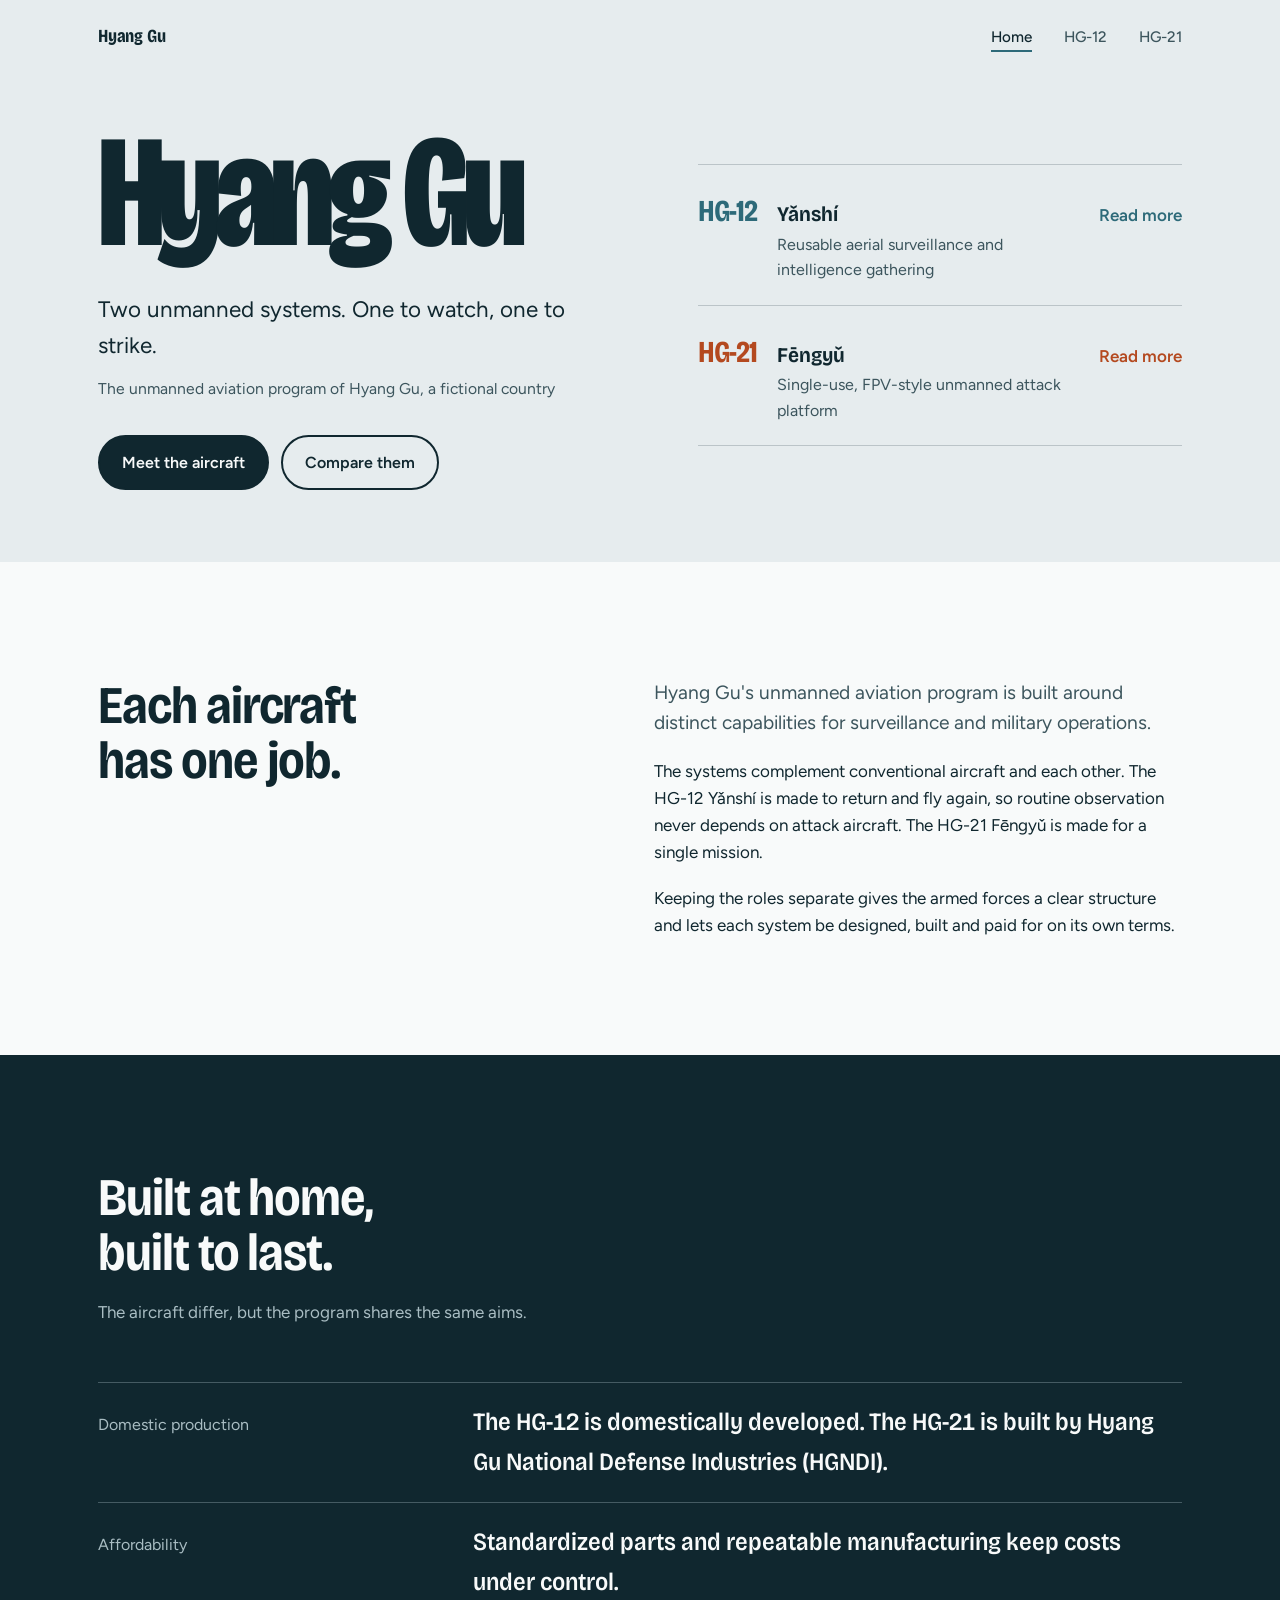
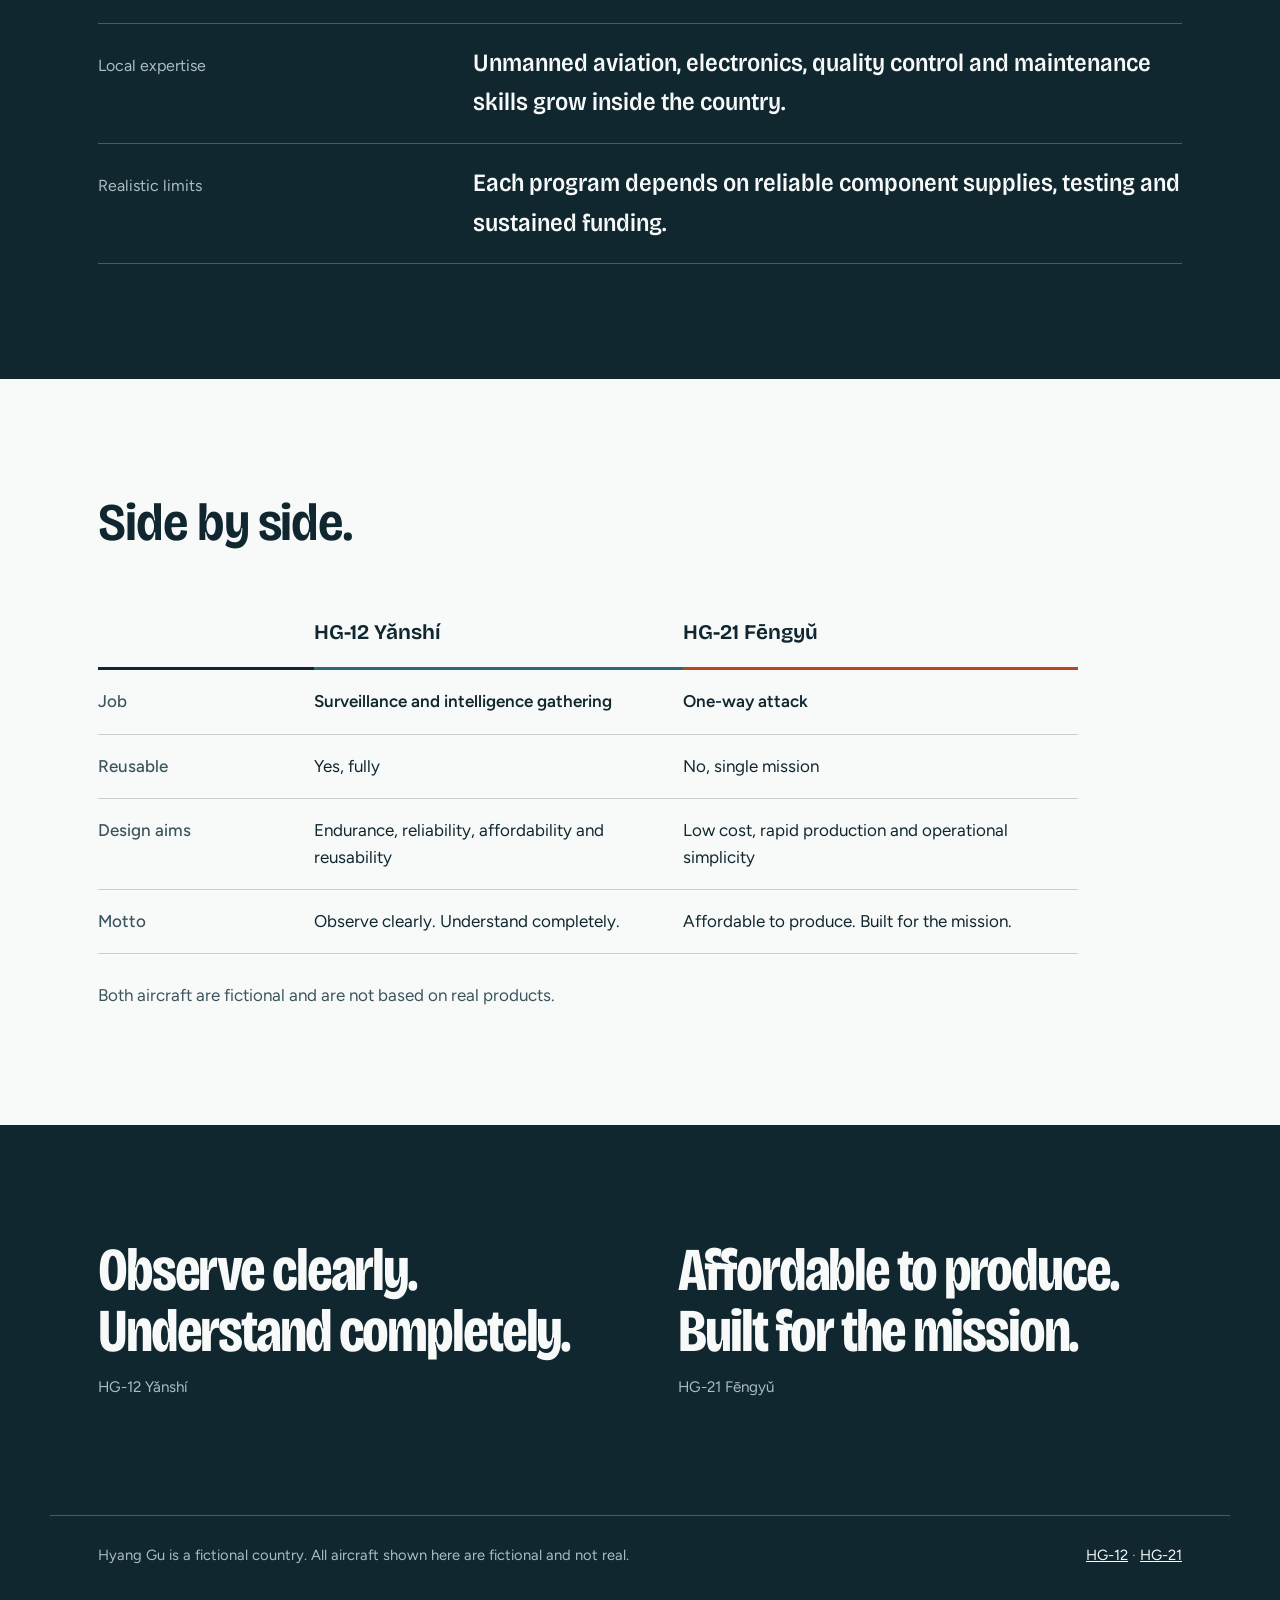
==== index.html @ 38e5fff5 "Add files via upload" ====
<!doctype html>
<html lang="en">
<head>
<meta charset="utf-8">
<meta name="viewport" content="width=device-width, initial-scale=1">
<title>Hyang Gu Unmanned Aviation</title>
<meta name="description" content="The fictional unmanned aviation program of Hyang Gu: the HG-12 Yǎnshí and HG-21 Fēngyǔ.">
<link rel="preconnect" href="https://fonts.googleapis.com">
<link rel="preconnect" href="https://fonts.gstatic.com" crossorigin>
<link href="https://fonts.googleapis.com/css2?family=Bricolage+Grotesque:opsz,wdth,wght@12..96,75..100,200..800&family=Figtree:wght@400;500;600&family=Noto+Sans+SC:wght@400;500;700&display=swap" rel="stylesheet">
<link rel="stylesheet" href="assets/style.css">
</head>
<body class="p-home">
<a class="skip" href="#main">Skip to content</a>

<header class="nav">
  <div class="wrap">
    <a class="mark" href="index.html">Hyang Gu</a>
    <nav aria-label="Main">
      <ul>
        <li><a href="index.html" aria-current="page">Home</a></li>
        <li><a href="hg-12.html">HG-12</a></li>
        <li><a href="hg-21.html">HG-21</a></li>
      </ul>
    </nav>
  </div>
</header>

<main id="main">

<section class="hero" aria-labelledby="title">
  <div class="wrap">
    <div>
      <h1 id="title">Hyang Gu</h1>
      <p class="lede">Two unmanned systems. One to watch, one to strike.</p>
      <p class="designation">The unmanned aviation program of Hyang Gu, a fictional country</p>
      <div class="actions">
        <a class="btn solid" href="#fleet">Meet the aircraft</a>
        <a class="btn line" href="#compare">Compare them</a>
      </div>
    </div>
    <ul class="fleet" id="fleet" aria-label="The aircraft">
      <li>
        <a href="hg-12.html">
          <span class="tag">HG-12</span>
          <span><strong>Yǎnshí</strong><span class="role">Reusable aerial surveillance and intelligence gathering</span></span>
          <span class="go">Read more</span>
        </a>
      </li>
      <li>
        <a href="hg-21.html">
          <span class="tag">HG-21</span>
          <span><strong>Fēngyǔ</strong><span class="role">Single-use, FPV-style unmanned attack platform</span></span>
          <span class="go">Read more</span>
        </a>
      </li>
    </ul>
  </div>
</section>

<section class="overview" id="overview">
  <div class="wrap">
    <h2>Each aircraft has one job.</h2>
    <div class="text">
      <p class="lede">Hyang Gu's unmanned aviation program is built around distinct capabilities for surveillance and military operations.</p>
      <p>The systems complement conventional aircraft and each other. The HG-12 Yǎnshí is made to return and fly again, so routine observation never depends on attack aircraft. The HG-21 Fēngyǔ is made for a single mission.</p>
      <p>Keeping the roles separate gives the armed forces a clear structure and lets each system be designed, built and paid for on its own terms.</p>
    </div>
  </div>
</section>

<section class="specs" id="shared">
  <div class="wrap">
    <h2>Built at home, built to last.</h2>
    <p class="intro">The aircraft differ, but the program shares the same aims.</p>
    <dl class="spec-list">
      <div><dt>Domestic production</dt><dd>The HG-12 is domestically developed. The HG-21 is built by Hyang Gu National Defense Industries (HGNDI).</dd></div>
      <div><dt>Affordability</dt><dd>Standardized parts and repeatable manufacturing keep costs under control.</dd></div>
      <div><dt>Local expertise</dt><dd>Unmanned aviation, electronics, quality control and maintenance skills grow inside the country.</dd></div>
      <div><dt>Realistic limits</dt><dd>Each program depends on reliable component supplies, testing and sustained funding.</dd></div>
    </dl>
  </div>
</section>

<section class="compare" id="compare">
  <div class="wrap">
    <h2>Side by side.</h2>
    <div class="table-scroll">
      <table>
        <thead>
          <tr>
            <th scope="col"></th>
            <th scope="col" class="th12">HG-12 Yǎnshí</th>
            <th scope="col" class="th21">HG-21 Fēngyǔ</th>
          </tr>
        </thead>
        <tbody>
          <tr><th scope="row">Job</th><td class="us">Surveillance and intelligence gathering</td><td class="us">One-way attack</td></tr>
          <tr><th scope="row">Reusable</th><td>Yes, fully</td><td>No, single mission</td></tr>
          <tr><th scope="row">Design aims</th><td>Endurance, reliability, affordability and reusability</td><td>Low cost, rapid production and operational simplicity</td></tr>
          <tr><th scope="row">Motto</th><td>Observe clearly. Understand completely.</td><td>Affordable to produce. Built for the mission.</td></tr>
        </tbody>
      </table>
    </div>
    <p class="after">Both aircraft are fictional and are not based on real products.</p>
  </div>
</section>

<section class="mottos" aria-label="Mottos">
  <div class="wrap">
    <div>
      <q>Observe clearly. Understand completely.</q>
      <small>HG-12 Yǎnshí</small>
    </div>
    <div>
      <q>Affordable to produce. Built for the mission.</q>
      <small>HG-21 Fēngyǔ</small>
    </div>
  </div>
</section>

</main>

<footer>
  <div class="wrap">
    <p>Hyang Gu is a fictional country. All aircraft shown here are fictional and not real.</p>
    <p><a href="hg-12.html">HG-12</a> · <a href="hg-21.html">HG-21</a></p>
  </div>
</footer>

<script src="assets/site.js" defer></script>
</body>
</html>
---- assets/style.css ----
/* Hyang Gu unmanned aviation site: shared styles.
   Layout: split hero per page, dark facts band, open sections, one accent colour per aircraft. */
:root{
  --paper:#F8FAFA;
  --haze:#E6ECEE;
  --haze-deep:#D2DEE1;
  --ink:#10272F;
  --ink-soft:#3C555D;
  --lake:#2D6A79;      /* HG-12 */
  --ember:#B4491F;     /* HG-21 */
  --amber:#E8A13A;
  --line:rgba(16,39,47,.2);
  --contour:#9DB5BC;
  --band:#10272F;
  --on-band:#F8FAFA;
  --band-soft:#A9BDC3;
  --band-line:rgba(169,189,195,.35);
  --accent:var(--lake);
  --display:"Bricolage Grotesque","Noto Sans SC",system-ui,sans-serif;
  --body:"Figtree","Noto Sans SC",system-ui,sans-serif;
  color-scheme:light;
}
@media (prefers-color-scheme:dark){
  :root{
    --paper:#0C1A1F;--haze:#132A31;--haze-deep:#1B363E;--ink:#E6ECEE;--ink-soft:#A9BDC3;
    --lake:#6FB3C4;--ember:#E8895A;
    --line:rgba(230,236,238,.22);--contour:#35545D;
    --band:#050E11;--on-band:#F1F6F7;--band-soft:#8FA6AD;--band-line:rgba(143,166,173,.35);
    color-scheme:dark;
  }
}
body.p-12{--accent:var(--lake)}
body.p-21{--accent:var(--ember)}

*{box-sizing:border-box;margin:0}
html{scroll-behavior:smooth}
body{font-family:var(--body);font-size:1.0625rem;line-height:1.6;color:var(--ink);background:var(--paper);-webkit-font-smoothing:antialiased}
a{color:inherit}
:focus-visible{outline:3px solid var(--amber);outline-offset:3px;border-radius:4px}
.wrap{max-width:1180px;margin-inline:auto;padding-inline:20px}
@media (min-width:700px){.wrap{padding-inline:32px}}
@media (min-width:1000px){.wrap{padding-inline:48px}}
section{padding-block:clamp(64px,9vw,120px)}
h1,h2,h3{font-family:var(--display);letter-spacing:-.02em;line-height:1.05;text-wrap:balance}
h2{font-size:clamp(2rem,4.4vw,3.3rem);font-weight:650;font-stretch:88%;max-width:18ch}
h3{font-size:1.25rem;font-weight:650}
p{max-width:62ch}
.lede{font-size:1.2rem;color:var(--ink-soft)}
.skip{position:absolute;left:-999px;top:8px;background:var(--ink);color:var(--paper);padding:8px 14px;border-radius:6px;z-index:20}
.skip:focus{left:8px}

/* nav */
.nav{position:absolute;top:0;left:0;right:0;z-index:5}
.nav .wrap{display:flex;justify-content:space-between;align-items:center;padding-block:22px;gap:20px;flex-wrap:wrap}
.mark{font-family:var(--display);font-weight:700;font-stretch:80%;font-size:1.15rem;text-decoration:none;letter-spacing:-.01em}
.nav ul{display:flex;gap:clamp(14px,3vw,32px);list-style:none;padding:0;font-size:.95rem;font-weight:500}
.nav ul a{text-decoration:none;color:var(--ink-soft);padding-block:4px;border-bottom:2px solid transparent}
.nav ul a:hover{color:var(--ink)}
.nav ul a[aria-current="page"]{color:var(--ink);border-bottom-color:var(--accent)}

/* hero */
.hero{background:var(--haze);padding-block:0;position:relative;overflow:hidden}
.hero .wrap{display:grid;grid-template-columns:1.05fr .95fr;gap:clamp(24px,5vw,72px);align-items:center;padding-top:120px;padding-bottom:72px}
.hero .wrap>*{min-width:0}
.hero h1{font-size:clamp(3.6rem,13vw,10rem);font-weight:760;font-stretch:75%;letter-spacing:-.045em;line-height:.9}
.hero .cn{display:block;font-family:"Noto Sans SC",var(--display);font-weight:500;font-size:clamp(1.6rem,3.6vw,2.6rem);letter-spacing:.3em;color:var(--accent);margin-top:14px}
.hero .lede{margin-top:28px;max-width:34ch;font-size:clamp(1.15rem,2vw,1.4rem);color:var(--ink)}
.hero .designation{margin-top:12px;color:var(--ink-soft);font-size:.98rem}
.actions{display:flex;flex-wrap:wrap;gap:12px;margin-top:34px}
.btn{display:inline-block;padding:13px 22px;border-radius:999px;font-weight:600;text-decoration:none;font-size:1rem;border:2px solid var(--ink);transition:background .2s,color .2s}
.btn.solid{background:var(--ink);color:var(--paper)}
.btn.solid:hover{background:var(--accent);border-color:var(--accent);color:var(--paper)}
.btn.line:hover{background:var(--ink);color:var(--paper)}
body.p-21 .btn.solid:hover{color:#fff}

.finder{background:var(--haze-deep);border-radius:6px;overflow:hidden;box-shadow:0 0 0 1px var(--line)}
.finder svg{display:block;width:100%;height:auto;max-width:100%}
.finder text{font-family:var(--body);font-size:15px;font-weight:500;fill:var(--ink)}
.finder .f-bg{fill:var(--haze-deep)}
.finder #contours{stroke:var(--contour)}
.finder .f-route{fill:none;stroke:var(--accent)}
.finder .f-plane{fill:var(--ink)}
.finder .f-accent{fill:var(--accent)}
.finder .f-amber{fill:var(--amber)}
.finder .f-brackets{fill:none;stroke:var(--ink)}
.finder .f-ring{fill:none;stroke:var(--accent)}
.finder .f-prop{fill:none;stroke:var(--accent);stroke-width:2}
.finder .f-blade{stroke:var(--ink);stroke-width:3;stroke-linecap:round}
.finder .f-arm{fill:var(--ink)}
.finder .f-body{fill:var(--ink)}
.finder .f-soft{fill:none;stroke:var(--contour)}
.spin{transform-box:fill-box;transform-origin:center;animation:spin 1.6s linear infinite}
.spin.rev{animation-direction:reverse}
@keyframes spin{to{transform:rotate(360deg)}}
.pulse{animation:pulse 3.6s ease-out infinite;transform-box:fill-box;transform-origin:center}
.pulse.d2{animation-delay:1.2s}.pulse.d3{animation-delay:2.4s}
@keyframes pulse{0%{transform:scale(.55);opacity:.9}100%{transform:scale(1);opacity:0}}

/* home fleet list */
.fleet{list-style:none;padding:0;display:grid;gap:0;border-top:1px solid var(--line)}
.fleet a{display:grid;grid-template-columns:auto 1fr auto;gap:6px 20px;align-items:baseline;padding:22px 0;border-bottom:1px solid var(--line);text-decoration:none}
.fleet .tag{font-family:var(--display);font-weight:700;font-stretch:80%;font-size:1.9rem;letter-spacing:-.02em;color:var(--c)}
.fleet strong{display:block;font-family:var(--display);font-size:1.3rem;font-weight:650;font-stretch:92%}
.fleet span.role{display:block;color:var(--ink-soft);font-size:1rem}
.fleet .go{font-weight:600;color:var(--c);white-space:nowrap}
.fleet a:hover strong{text-decoration:underline;text-decoration-thickness:2px;text-underline-offset:4px;text-decoration-color:var(--c)}
.fleet li:nth-child(1){--c:var(--lake)}
.fleet li:nth-child(2){--c:var(--ember)}

/* overview */
.overview .wrap{display:grid;grid-template-columns:1fr 1.1fr;gap:clamp(28px,6vw,96px)}
.overview .wrap>*{min-width:0}
.overview .text p+p{margin-top:1.1em}

/* facts band */
.specs{background:var(--band);color:var(--on-band)}
.specs h2{color:var(--on-band)}
.specs .intro{color:var(--band-soft);margin-top:18px}
.spec-list{margin-top:56px;border-top:1px solid var(--band-line)}
.spec-list>div{display:grid;grid-template-columns:minmax(150px,1fr) 2fr;gap:20px;align-items:baseline;padding:20px 0;border-bottom:1px solid var(--band-line)}
.spec-list dt{color:var(--band-soft);font-size:1rem}
.spec-list dd{font-family:var(--display);font-size:clamp(1.2rem,2.2vw,1.55rem);font-weight:560;font-stretch:90%;color:var(--on-band);font-variant-numeric:tabular-nums;min-width:0}
.spec-list .big dd{font-size:clamp(2rem,5vw,3.4rem);font-weight:650;font-stretch:80%;letter-spacing:-.03em}
.spec-list .big dd small{font-size:.45em;font-weight:500;color:var(--band-soft);letter-spacing:0;margin-left:.3em}
.fine{margin-top:24px;font-size:.92rem;color:var(--band-soft)}

/* sensors */
.sensors{background:var(--haze)}
.sensor-grid{display:grid;grid-template-columns:1.15fr .85fr;gap:clamp(28px,5vw,72px);margin-top:52px;align-items:start}
.sensor-grid>*{min-width:0}
.scene-box{background:var(--band);border-radius:6px;padding:10px}
.scene{display:block;width:100%;height:auto;max-width:100%;border-radius:3px}
.scene *{transition:fill .5s ease,stroke .5s ease}
.scene .g{fill:#A5B98F}.scene .rv{fill:#78A9BB}.scene .rd{fill:#8D9396}.scene .br{fill:#A9B0B3}
.scene .bd{fill:#DAD3C6;stroke:#B6AD9C;stroke-width:1.5}.scene .tr{fill:#5E8A55}.scene .vh{fill:#F4F4F4;stroke:transparent;stroke-width:3}
.scene[data-mode="thermal"] .g{fill:#1A1247}.scene[data-mode="thermal"] .rv{fill:#251B66}
.scene[data-mode="thermal"] .rd{fill:#3A2476}.scene[data-mode="thermal"] .br{fill:#4B2D86}
.scene[data-mode="thermal"] .bd{fill:#C33F78;stroke:transparent}.scene[data-mode="thermal"] .bd.hot{fill:#F2933F}
.scene[data-mode="thermal"] .tr{fill:#2B1E69}
.scene[data-mode="thermal"] .vh{fill:#FFE595;stroke:#FFB84A;stroke-opacity:.55}
.toggle{display:inline-flex;flex-wrap:wrap;margin-top:14px;background:var(--haze-deep);border-radius:999px;padding:4px}
.toggle button{font:inherit;font-weight:600;font-size:.95rem;border:0;background:transparent;color:var(--ink-soft);padding:9px 20px;border-radius:999px;cursor:pointer}
.toggle button[aria-pressed="true"]{background:var(--ink);color:var(--paper)}
.caption{margin-top:14px;min-height:5.2em;color:var(--ink-soft);font-size:1rem}
.sense-list{list-style:none;padding:0;display:grid;gap:30px}
.sense-list h3{margin-bottom:6px}
.sense-list p{color:var(--ink-soft);font-size:1rem}

/* roles accordion + chain */
.roles-grid{display:grid;grid-template-columns:.8fr 1.2fr;gap:clamp(28px,6vw,96px);align-items:start}
.roles-grid>*{min-width:0}
details{border-top:1px solid var(--line)}
details:last-of-type{border-bottom:1px solid var(--line)}
summary{list-style:none;cursor:pointer;display:flex;justify-content:space-between;gap:16px;align-items:center;padding:20px 0;font-family:var(--display);font-weight:600;font-size:1.3rem;font-stretch:92%}
summary::-webkit-details-marker{display:none}
summary::after{content:"+";font-weight:400;font-size:1.6rem;line-height:1;color:var(--accent);transition:transform .2s}
details[open] summary::after{transform:rotate(45deg)}
details p{padding:0 40px 22px 0;color:var(--ink-soft)}
.chain{margin-top:clamp(40px,6vw,72px);display:flex;gap:0;align-items:stretch}
.node{flex:1;min-width:0;padding:22px 24px;background:var(--haze);position:relative}
.node+.node{margin-left:34px}
.node+.node::before{content:"";position:absolute;left:-34px;top:50%;width:34px;height:2px;background:var(--accent)}
.node strong{display:block;font-family:var(--display);font-size:1.1rem;font-weight:650;margin-bottom:4px}
.node span{font-size:.95rem;color:var(--ink-soft)}
.chain-note{margin-top:20px;color:var(--ink-soft);font-size:1rem}
.on-haze .node{background:var(--paper)}

/* three-column points */
.production{background:var(--haze)}
.prod-cols{display:grid;grid-template-columns:repeat(3,1fr);gap:clamp(24px,4vw,56px);margin-top:52px}
.prod-cols>div{min-width:0;border-top:3px solid var(--ink);padding-top:18px}
.prod-cols p{margin-top:8px;color:var(--ink-soft);font-size:1rem}
.prod-note{margin-top:48px;max-width:62ch}

/* tables */
.table-scroll{overflow-x:auto;max-width:980px;margin-top:48px}
table{width:100%;border-collapse:collapse}
th,td{text-align:left;padding:18px 20px 18px 0;border-bottom:1px solid var(--line);vertical-align:top}
thead th{font-family:var(--display);font-size:1.3rem;font-weight:650;border-bottom:3px solid var(--ink)}
tbody th{font-weight:500;color:var(--ink-soft);width:22%}
td.us{font-weight:600}
.after{margin-top:28px;color:var(--ink-soft)}
.compare .th12{border-bottom-color:var(--lake)}
.compare .th21{border-bottom-color:var(--ember)}

/* notice */
.notice{margin-top:40px;max-width:62ch;border-left:4px solid var(--accent);padding:6px 0 6px 20px}
.notice strong{font-family:var(--display);font-size:1.2rem;font-weight:650;display:block;margin-bottom:4px}
.notice p{color:var(--ink-soft)}

/* mottos + footer */
.mottos{background:var(--band);color:var(--on-band)}
.mottos .wrap{display:grid;grid-template-columns:1fr 1fr;gap:clamp(32px,6vw,96px)}
.mottos .wrap>*{min-width:0}
.mottos q{display:block;quotes:none;font-family:var(--display);font-size:clamp(2rem,5vw,3.8rem);font-weight:700;font-stretch:78%;letter-spacing:-.035em;line-height:1;text-wrap:balance}
.mottos small{display:block;margin-top:14px;color:var(--band-soft);font-size:.95rem}
.single-motto .wrap{grid-template-columns:1fr}
.single-motto q{max-width:16ch;font-size:clamp(2.4rem,7vw,5.6rem)}
footer{background:var(--band);color:var(--band-soft);padding-block:0 48px;font-size:.92rem}
footer .wrap{border-top:1px solid var(--band-line);padding-top:28px;display:flex;flex-wrap:wrap;justify-content:space-between;gap:12px 32px}
footer p{max-width:60ch}
footer a{color:var(--on-band)}

@media (max-width:860px){
  .hero .wrap,.overview .wrap,.sensor-grid,.roles-grid,.mottos .wrap{grid-template-columns:1fr}
  .nav ul{gap:16px;font-size:.9rem}
  .prod-cols{grid-template-columns:1fr}
  .chain{flex-direction:column}
  .node+.node{margin:34px 0 0}
  .node+.node::before{left:50%;top:-34px;width:2px;height:34px}
  .spec-list>div{grid-template-columns:1fr;gap:4px}
  .fleet a{grid-template-columns:auto 1fr}
  .fleet .go{grid-column:1 / -1}
}
@media (prefers-reduced-motion:reduce){
  html{scroll-behavior:auto}
  *{transition:none!important}
  .spin,.pulse{animation:none!important}
  .pulse{opacity:.35}
}
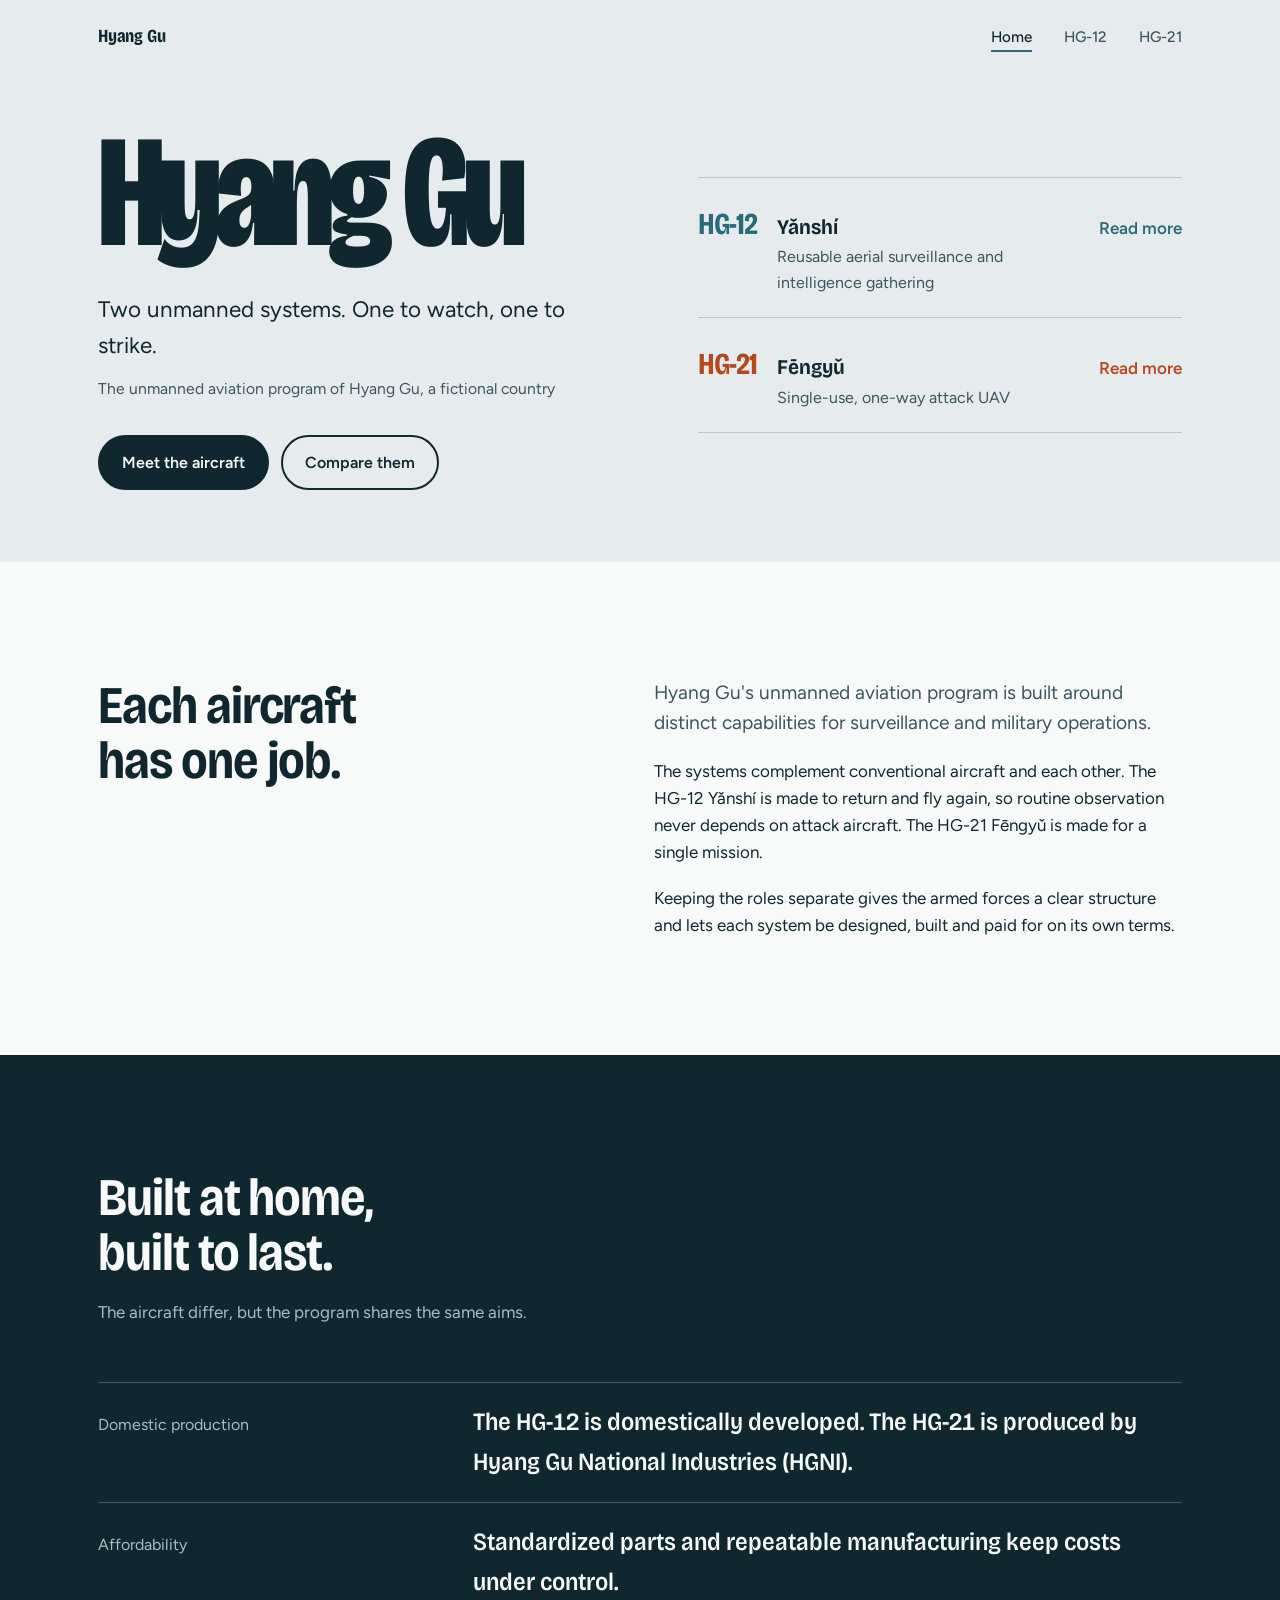
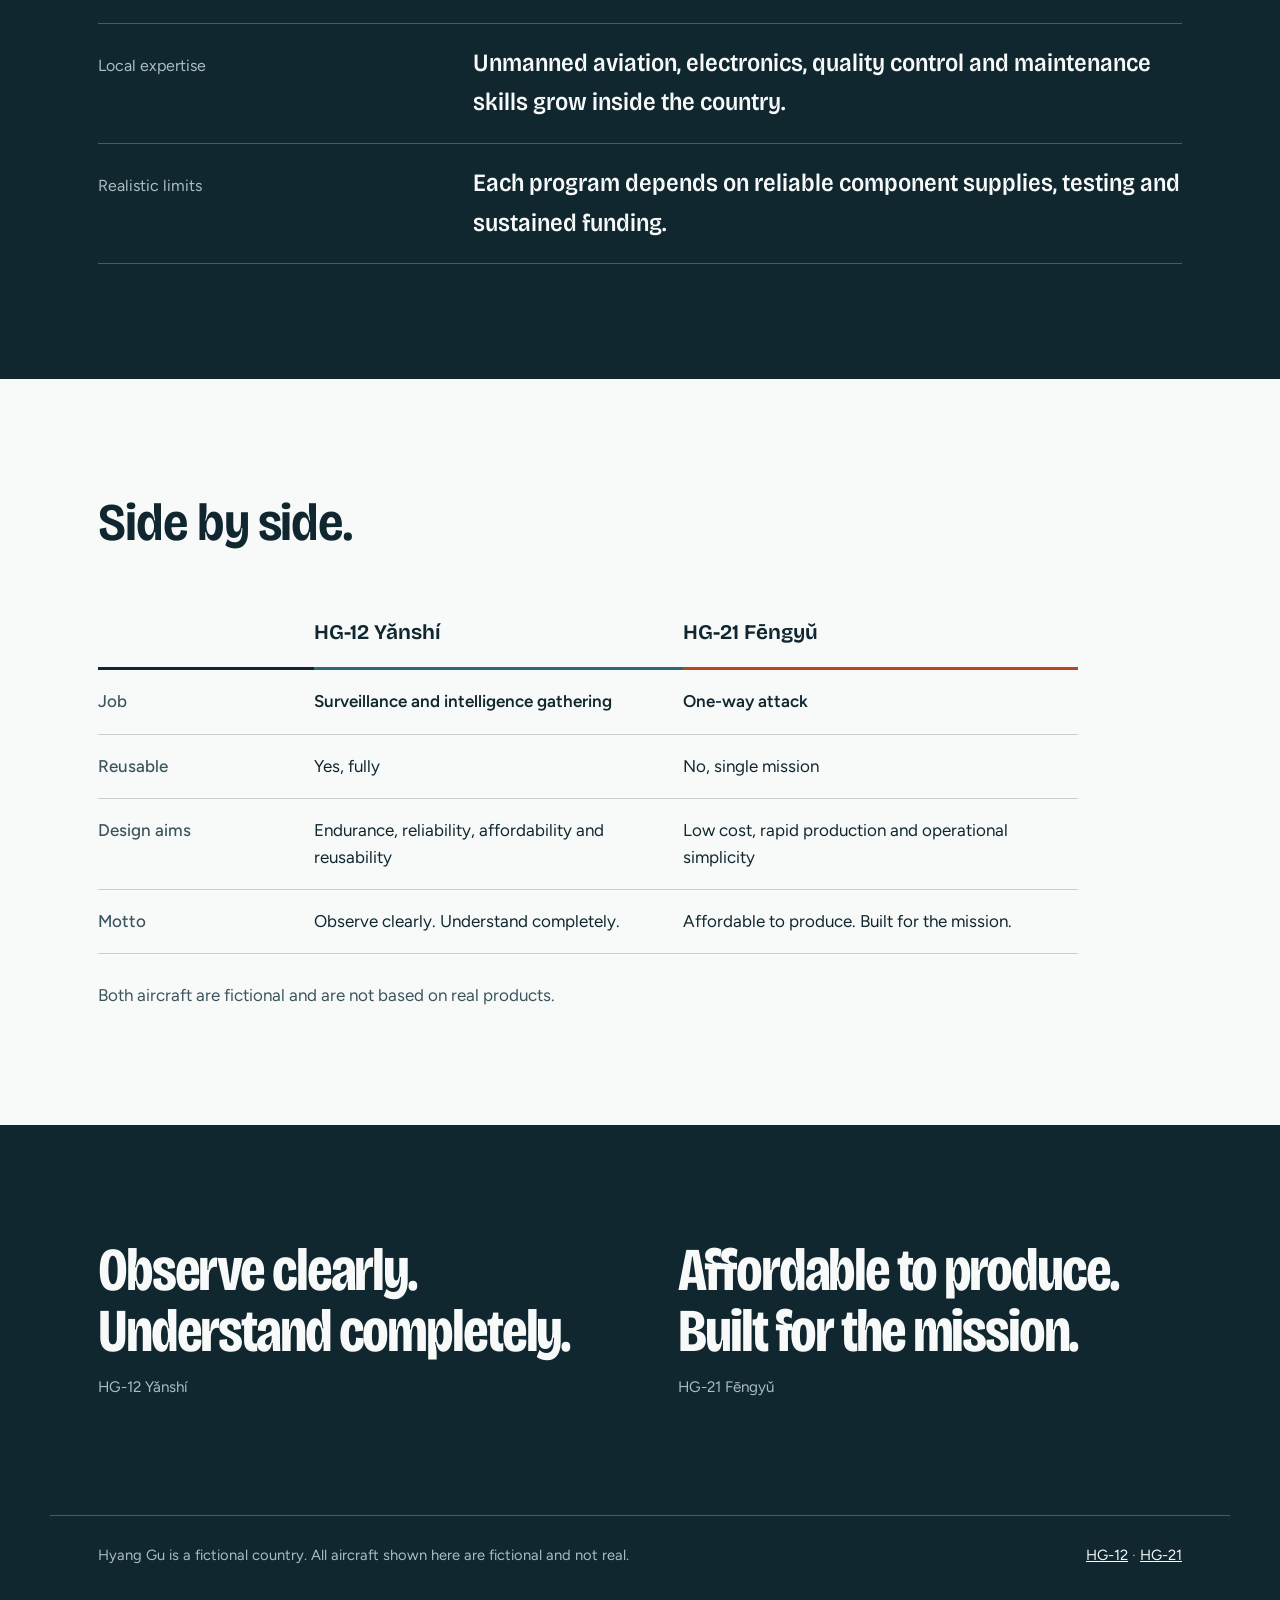
==== commit cf3bc04c: "Updated aa" ====
--- a/index.html
+++ b/index.html
@@ -50,7 +50,7 @@
       <li>
         <a href="hg-21.html">
           <span class="tag">HG-21</span>
-          <span><strong>Fēngyǔ</strong><span class="role">Single-use, FPV-style unmanned attack platform</span></span>
+          <span><strong>Fēngyǔ</strong><span class="role">Single-use, one-way attack UAV</span></span>
           <span class="go">Read more</span>
         </a>
       </li>
@@ -74,7 +74,7 @@
     <h2>Built at home, built to last.</h2>
     <p class="intro">The aircraft differ, but the program shares the same aims.</p>
     <dl class="spec-list">
-      <div><dt>Domestic production</dt><dd>The HG-12 is domestically developed. The HG-21 is built by Hyang Gu National Defense Industries (HGNDI).</dd></div>
+      <div><dt>Domestic production</dt><dd>The HG-12 is domestically developed. The HG-21 is produced by Hyang Gu National Industries (HGNI).</dd></div>
       <div><dt>Affordability</dt><dd>Standardized parts and repeatable manufacturing keep costs under control.</dd></div>
       <div><dt>Local expertise</dt><dd>Unmanned aviation, electronics, quality control and maintenance skills grow inside the country.</dd></div>
       <div><dt>Realistic limits</dt><dd>Each program depends on reliable component supplies, testing and sustained funding.</dd></div>
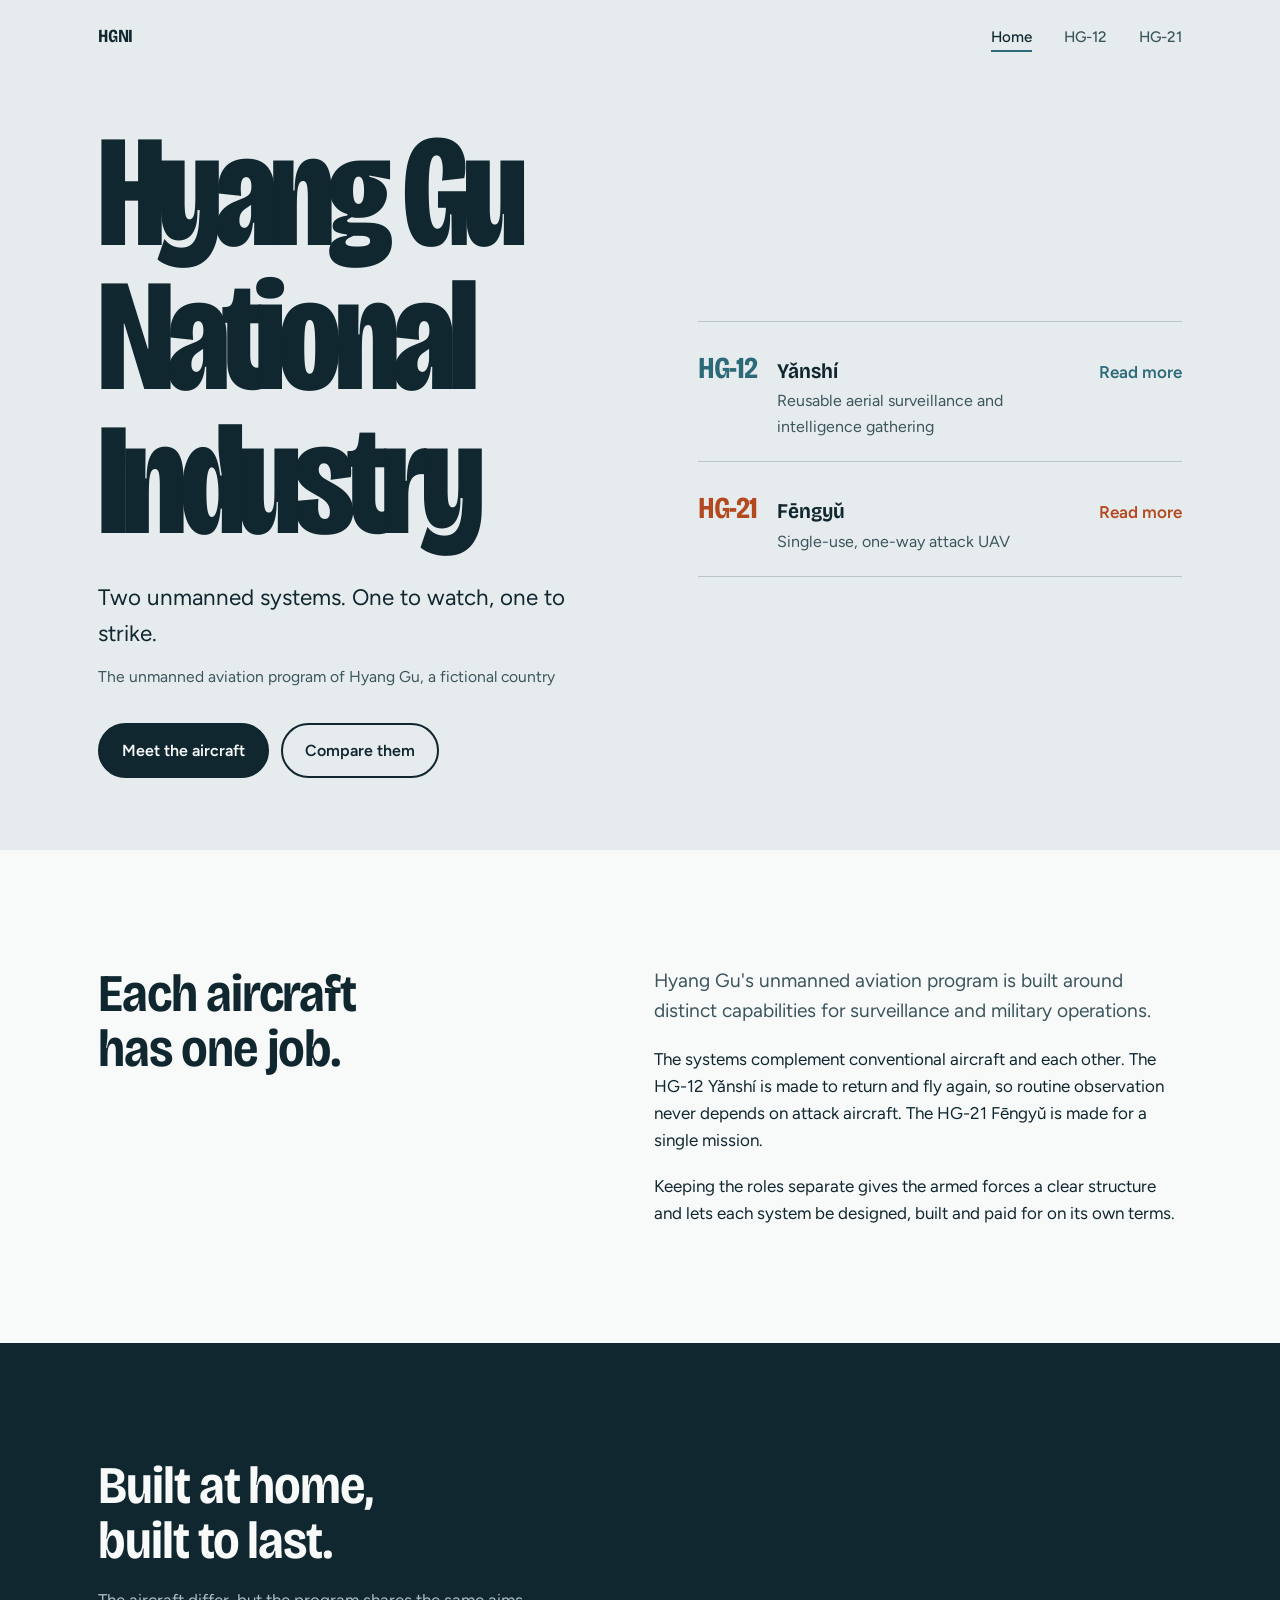
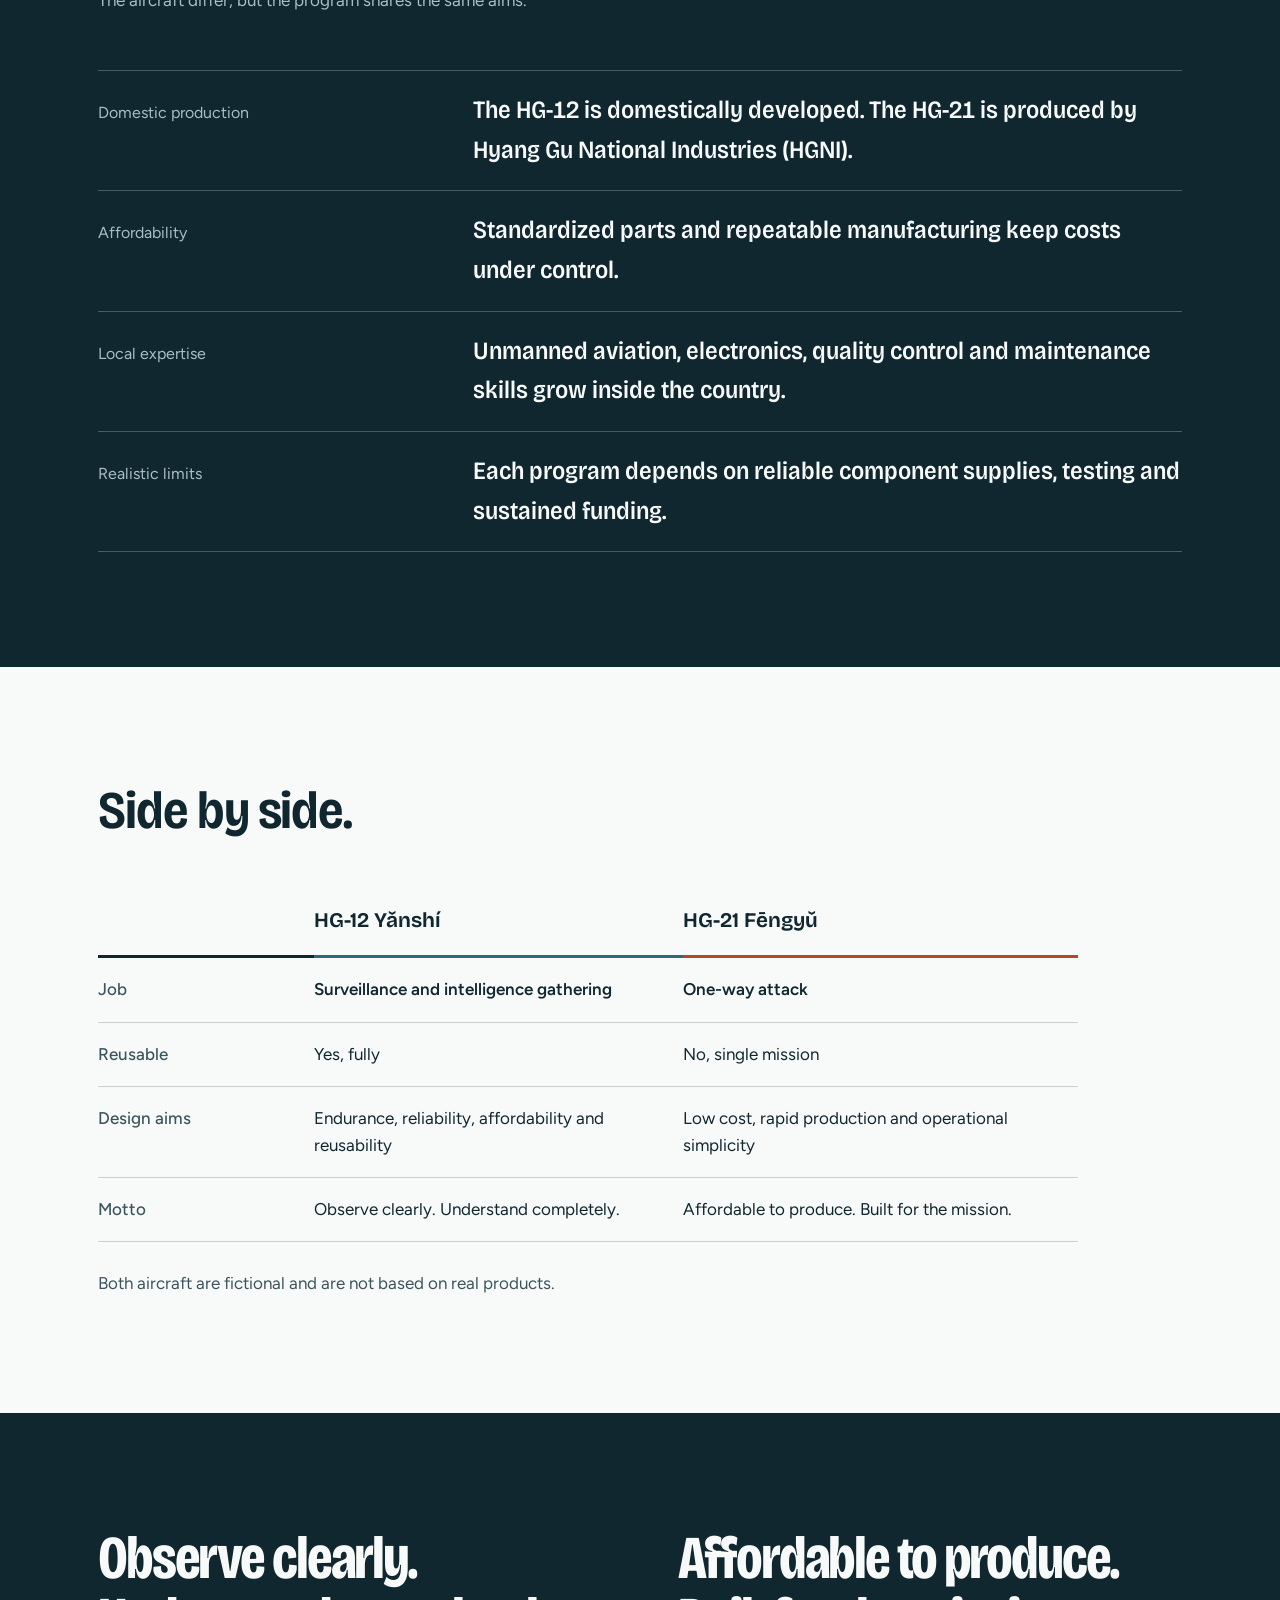
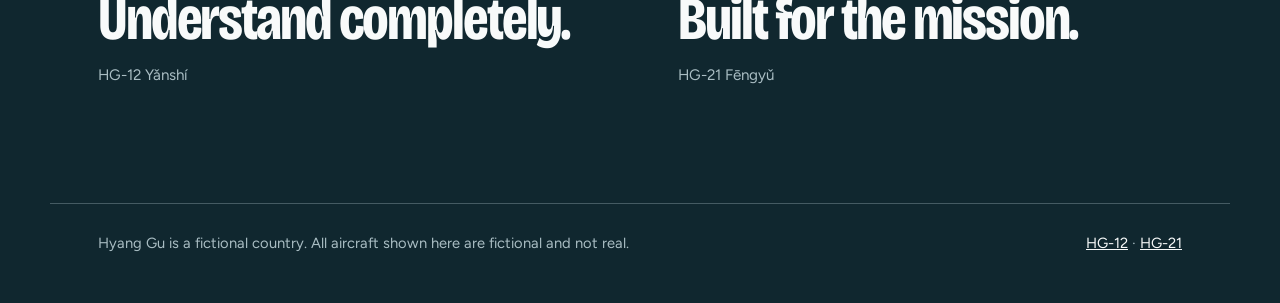
==== commit 4ae28ff4: "Update header and title text in index.html" ====
--- a/index.html
+++ b/index.html
@@ -15,7 +15,7 @@
 
 <header class="nav">
   <div class="wrap">
-    <a class="mark" href="index.html">Hyang Gu</a>
+    <a class="mark" href="index.html">HGNI</a>
     <nav aria-label="Main">
       <ul>
         <li><a href="index.html" aria-current="page">Home</a></li>
@@ -31,7 +31,7 @@
 <section class="hero" aria-labelledby="title">
   <div class="wrap">
     <div>
-      <h1 id="title">Hyang Gu</h1>
+      <h1 id="title">Hyang Gu National Industry</h1>
       <p class="lede">Two unmanned systems. One to watch, one to strike.</p>
       <p class="designation">The unmanned aviation program of Hyang Gu, a fictional country</p>
       <div class="actions">
--- a/assets/style.css
+++ b/assets/style.css
@@ -218,3 +218,40 @@
   .spin,.pulse{animation:none!important}
   .pulse{opacity:.35}
 }
+
+
+/* Aircraft program information panels */
+.metadata-panel {
+  display: grid;
+  grid-template-columns: repeat(2, minmax(0, 1fr));
+  gap: 0 24px;
+  margin-top: 24px;
+  max-width: 760px;
+  border-top: 1px solid var(--line);
+}
+
+.metadata-panel > div {
+  display: grid;
+  grid-template-columns: minmax(105px, 0.8fr) minmax(0, 1.2fr);
+  gap: 12px;
+  align-items: baseline;
+  padding: 12px 0;
+  border-bottom: 1px solid var(--line);
+  min-width: 0;
+}
+
+.metadata-panel dt {
+  color: var(--ink-soft);
+  font-size: 0.92rem;
+}
+
+.metadata-panel dd {
+  font-weight: 600;
+  overflow-wrap: anywhere;
+}
+
+@media (max-width: 560px) {
+  .metadata-panel {
+    grid-template-columns: 1fr;
+  }
+}
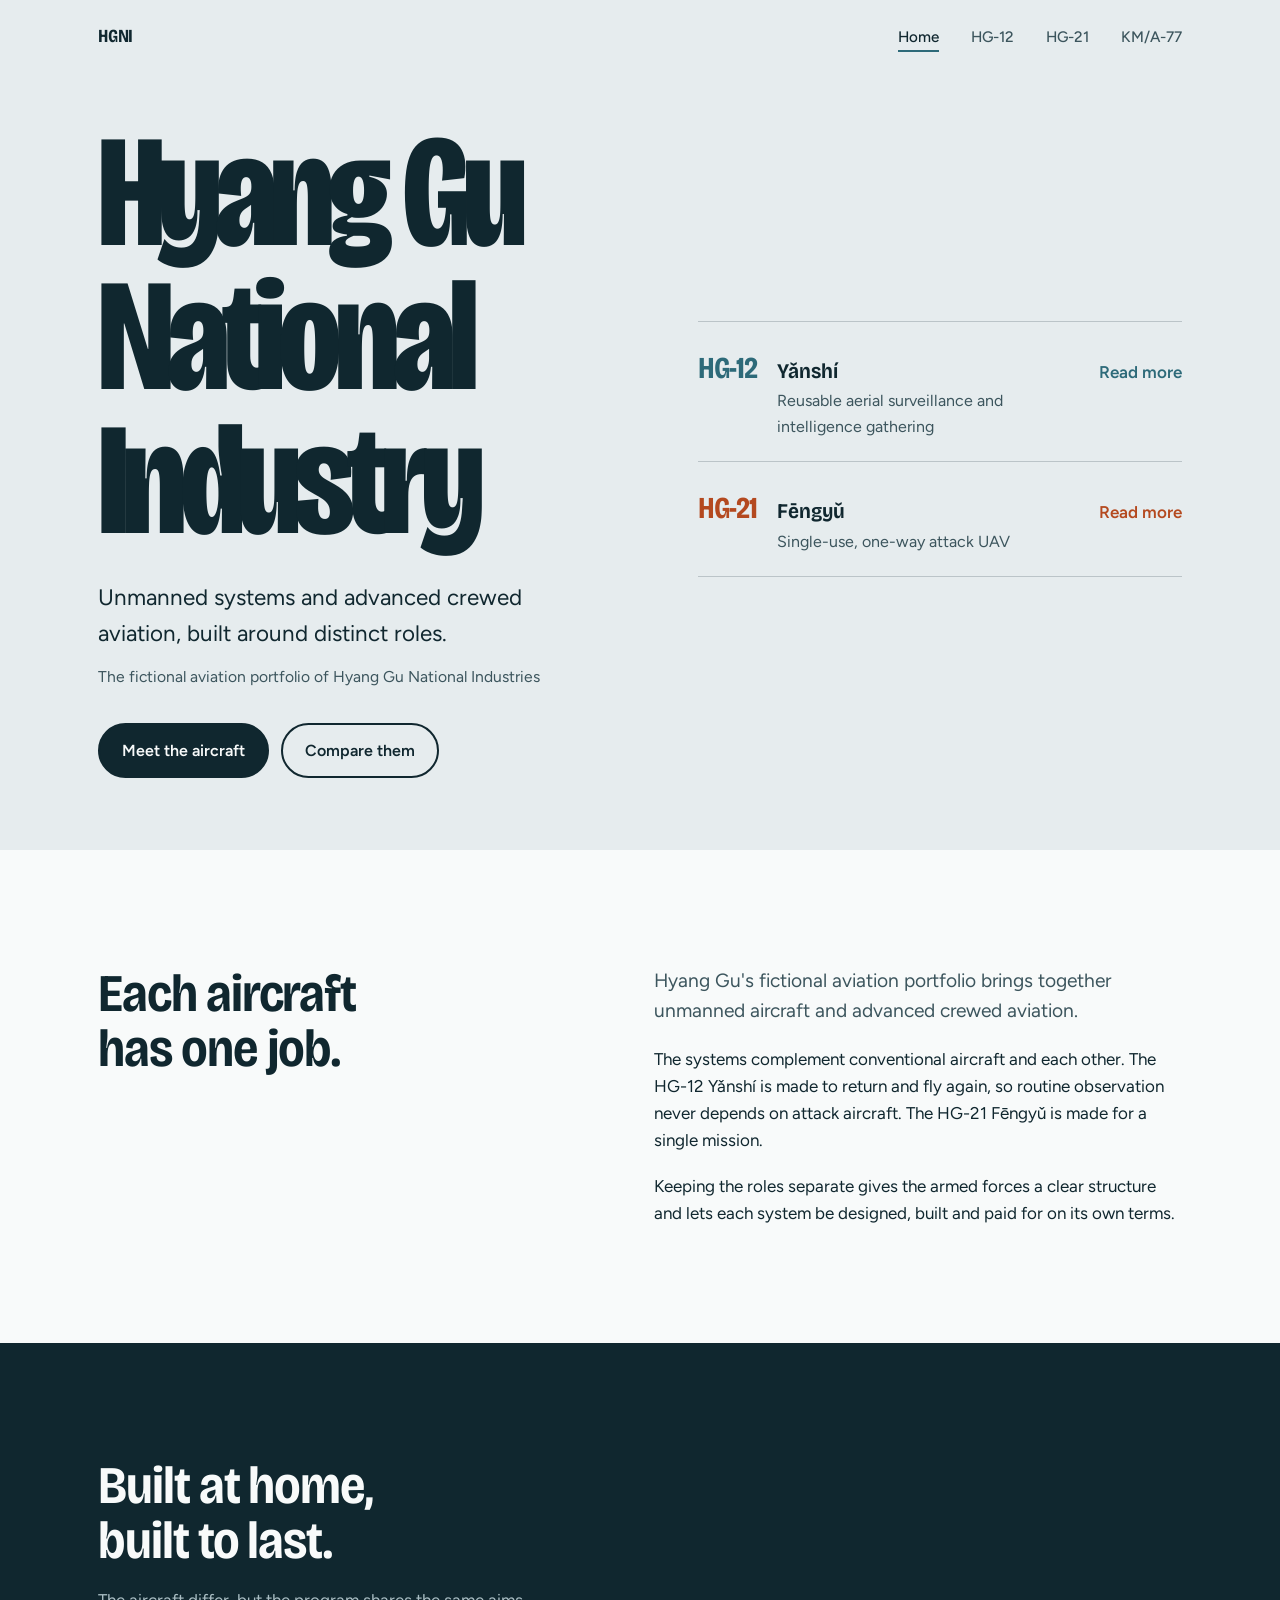
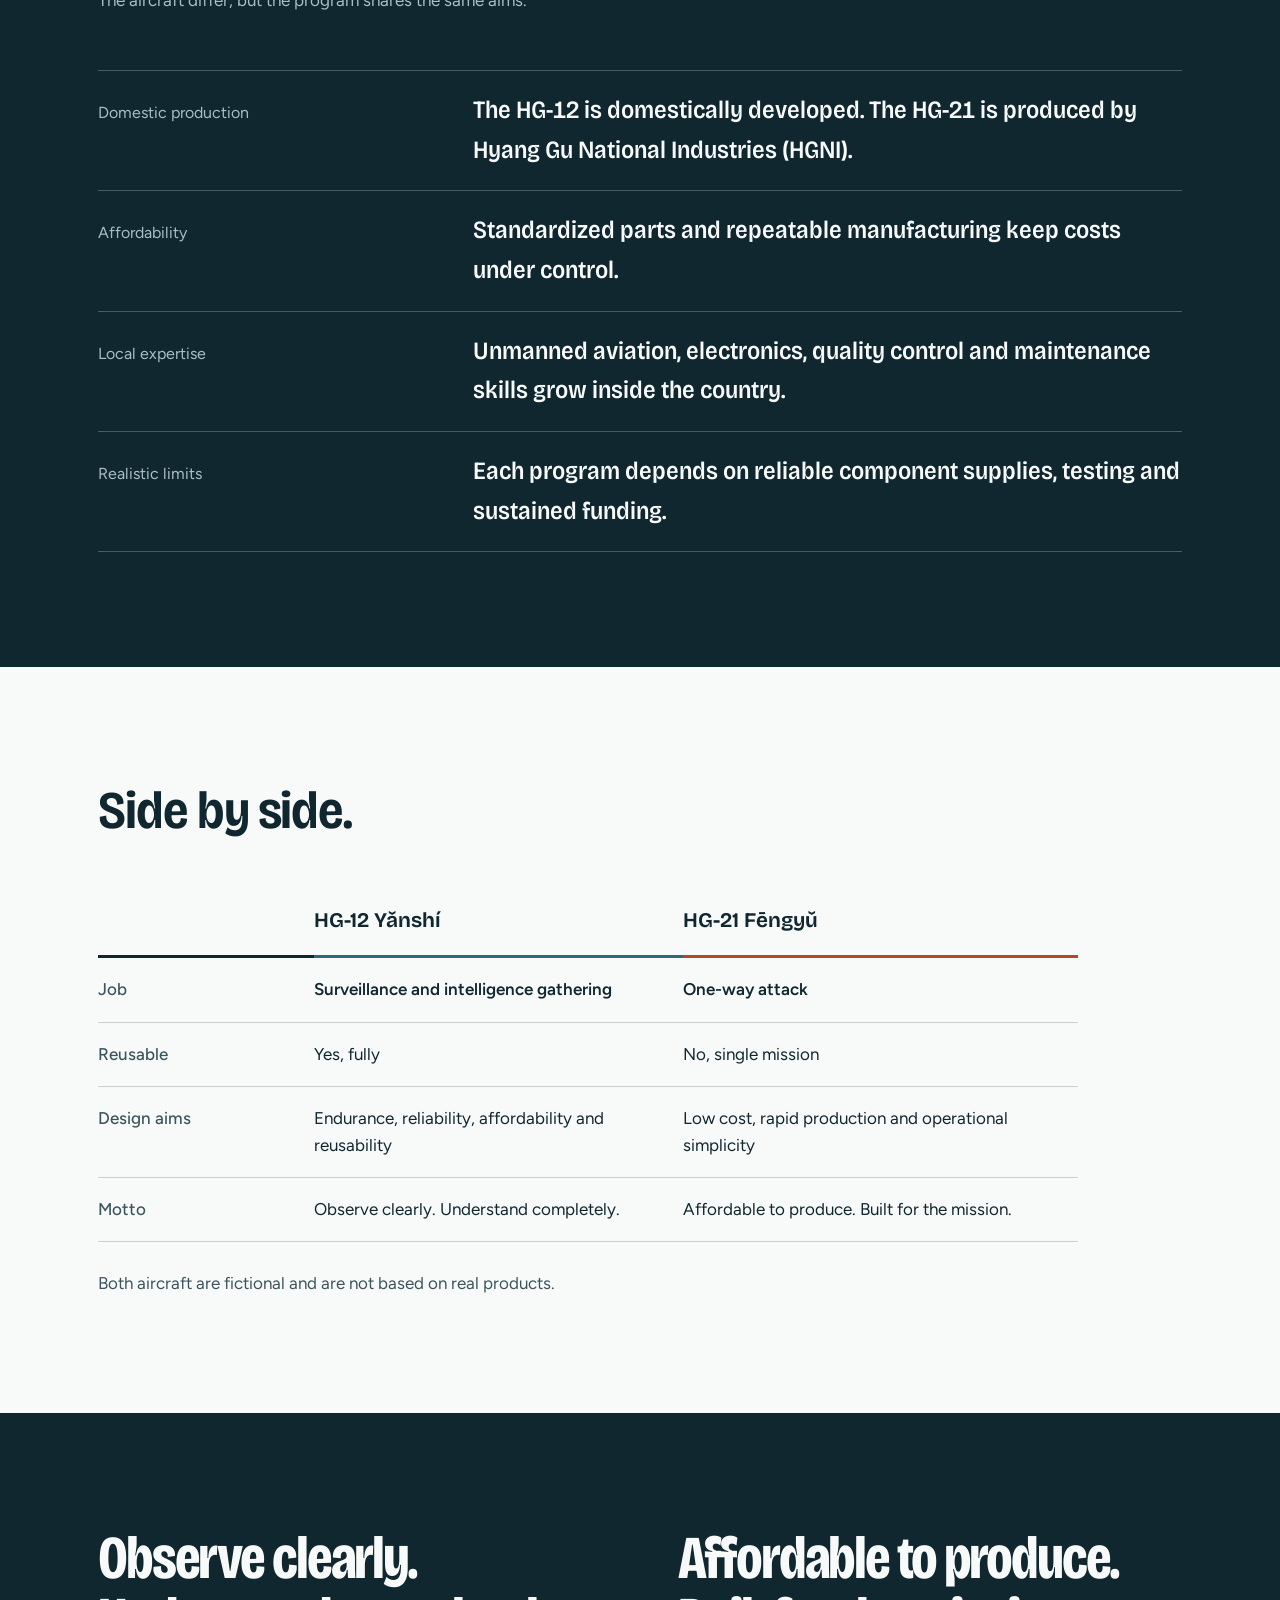
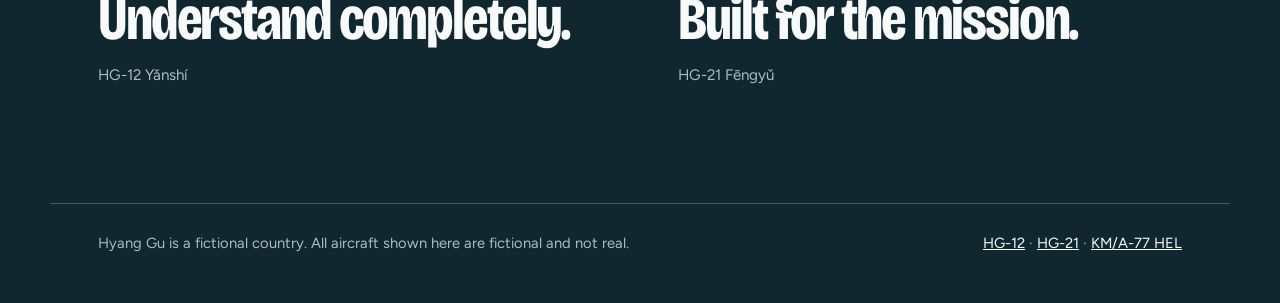
==== commit a76a8da6: "Add  link and update text in index.html" ====
--- a/index.html
+++ b/index.html
@@ -21,6 +21,7 @@
         <li><a href="index.html" aria-current="page">Home</a></li>
         <li><a href="hg-12.html">HG-12</a></li>
         <li><a href="hg-21.html">HG-21</a></li>
+        <li><a href="km-a77.html">KM/A-77</a></li>
       </ul>
     </nav>
   </div>
@@ -32,8 +33,8 @@
   <div class="wrap">
     <div>
       <h1 id="title">Hyang Gu National Industry</h1>
-      <p class="lede">Two unmanned systems. One to watch, one to strike.</p>
-      <p class="designation">The unmanned aviation program of Hyang Gu, a fictional country</p>
+      <p class="lede">Unmanned systems and advanced crewed aviation, built around distinct roles.</p>
+      <p class="designation">The fictional aviation portfolio of Hyang Gu National Industries</p>
       <div class="actions">
         <a class="btn solid" href="#fleet">Meet the aircraft</a>
         <a class="btn line" href="#compare">Compare them</a>
@@ -62,7 +63,7 @@
   <div class="wrap">
     <h2>Each aircraft has one job.</h2>
     <div class="text">
-      <p class="lede">Hyang Gu's unmanned aviation program is built around distinct capabilities for surveillance and military operations.</p>
+      <p class="lede">Hyang Gu's fictional aviation portfolio brings together unmanned aircraft and advanced crewed aviation.</p>
       <p>The systems complement conventional aircraft and each other. The HG-12 Yǎnshí is made to return and fly again, so routine observation never depends on attack aircraft. The HG-21 Fēngyǔ is made for a single mission.</p>
       <p>Keeping the roles separate gives the armed forces a clear structure and lets each system be designed, built and paid for on its own terms.</p>
     </div>
@@ -124,7 +125,11 @@
 <footer>
   <div class="wrap">
     <p>Hyang Gu is a fictional country. All aircraft shown here are fictional and not real.</p>
-    <p><a href="hg-12.html">HG-12</a> · <a href="hg-21.html">HG-21</a></p>
+    <p>
+      <a href="hg-12.html">HG-12</a> ·
+      <a href="hg-21.html">HG-21</a> ·
+      <a href="km-a77.html">KM/A-77 HEL</a>
+    </p>
   </div>
 </footer>
 
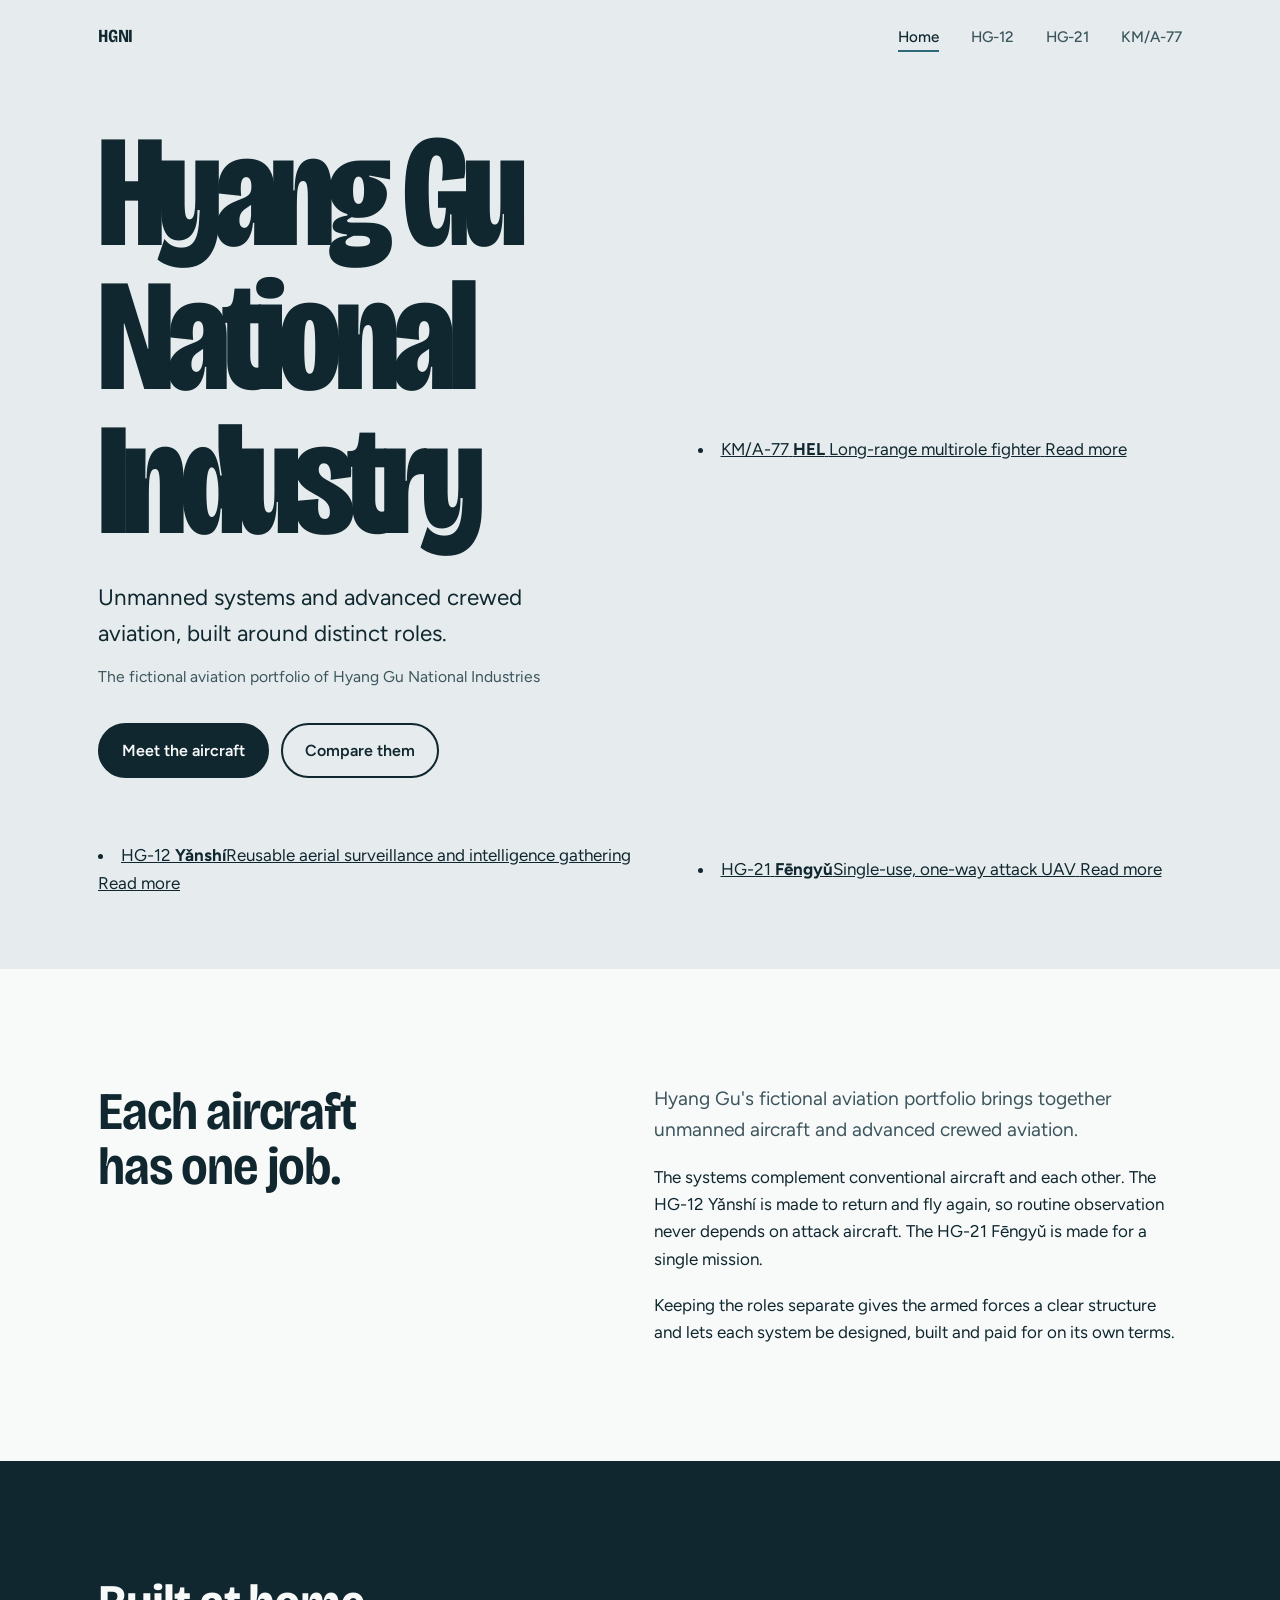
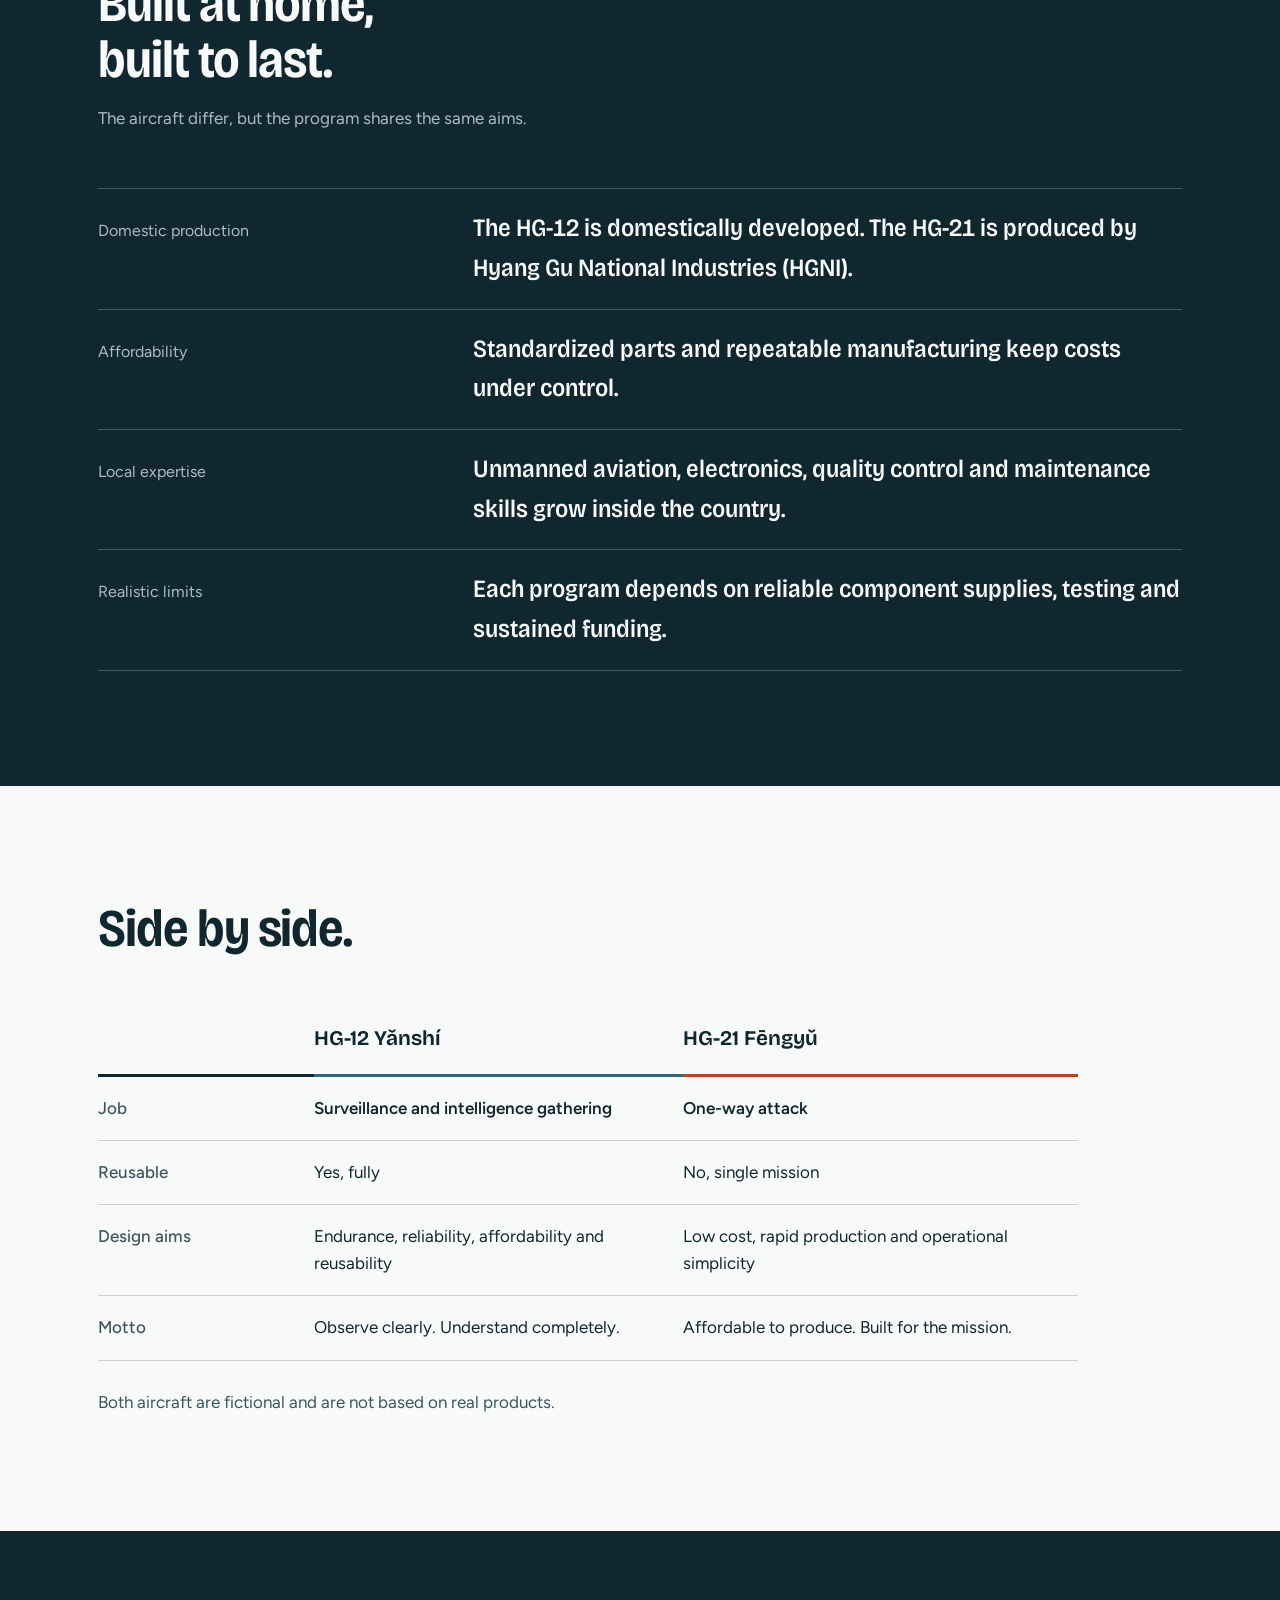
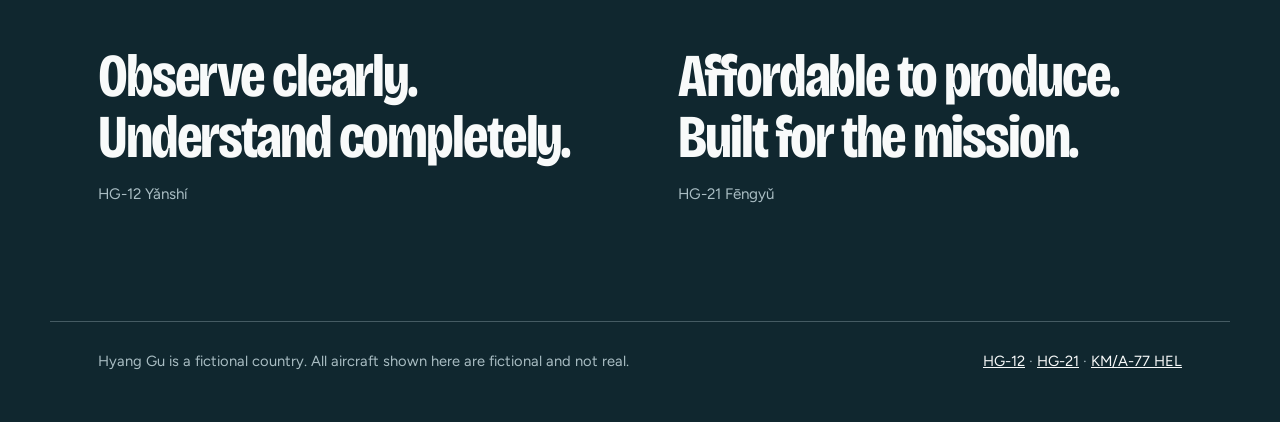
==== commit 7e7782d2: "Update index.html" ====
--- a/index.html
+++ b/index.html
@@ -40,7 +40,16 @@
         <a class="btn line" href="#compare">Compare them</a>
       </div>
     </div>
-    <ul class="fleet" id="fleet" aria-label="The aircraft">
+    <li>
+      <a href="km-a77.html">
+        <span class="tag">KM/A-77</span>
+        <span>
+          <strong>HEL</strong>
+          <span class="role">Long-range multirole fighter</span>
+        </span>
+        <span class="go">Read more</span>
+      </a>
+    </li>
       <li>
         <a href="hg-12.html">
           <span class="tag">HG-12</span>
